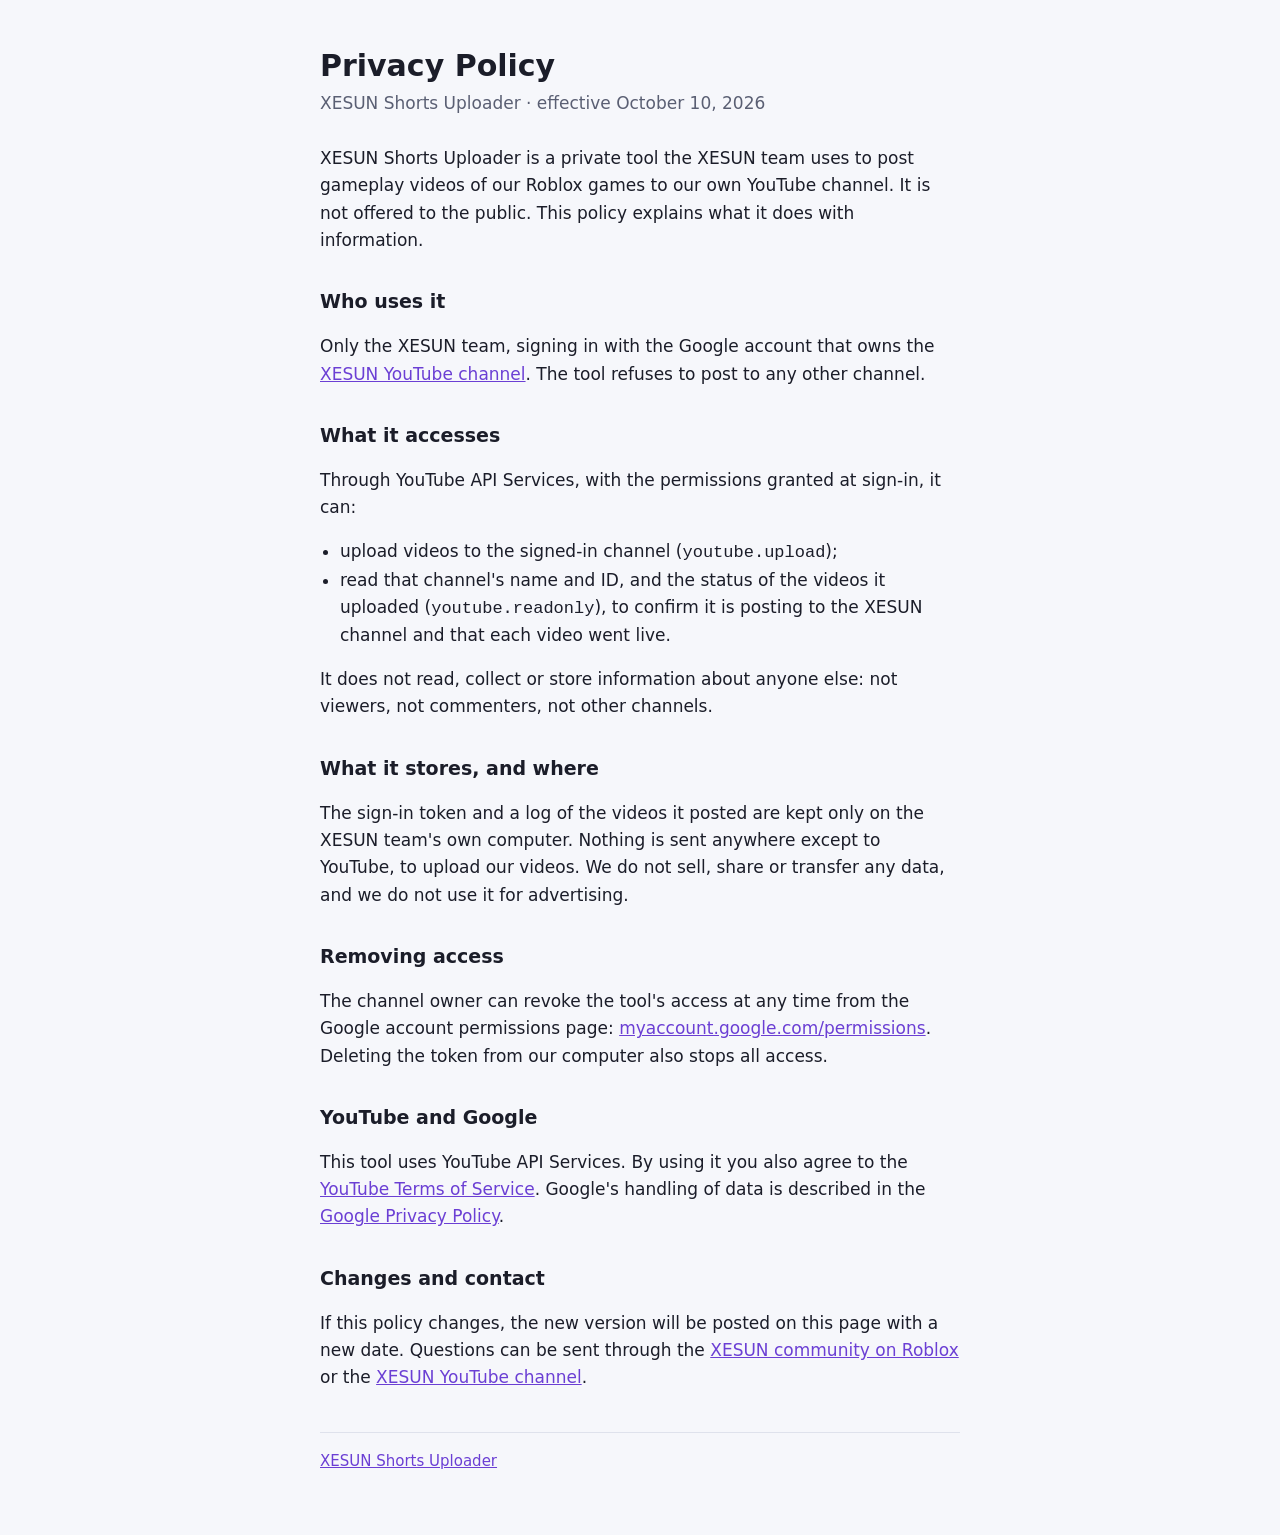
==== privacy.html @ 2bf22a88 "XESUN Shorts Uploader: homepage and privacy policy Co-Authored-By: Claude Opus 5.5 (1M context) <nor" ====
<!doctype html>
<html lang="en">
<head>
<meta charset="utf-8">
<meta name="viewport" content="width=device-width, initial-scale=1">
<title>Privacy Policy · XESUN Shorts Uploader</title>
<link rel="stylesheet" href="style.css">
</head>
<body>
<main>
  <h1>Privacy Policy</h1>
  <p class="sub">XESUN Shorts Uploader · effective October 10, 2026</p>

  <p>XESUN Shorts Uploader is a private tool the XESUN team uses to post gameplay videos of our Roblox games to our own YouTube channel. It is not offered to the public. This policy explains what it does with information.</p>

  <h2>Who uses it</h2>
  <p>Only the XESUN team, signing in with the Google account that owns the <a href="https://www.youtube.com/channel/UCqlR9OV0KayDRge-Gxxb5kQ">XESUN YouTube channel</a>. The tool refuses to post to any other channel.</p>

  <h2>What it accesses</h2>
  <p>Through YouTube API Services, with the permissions granted at sign-in, it can:</p>
  <ul>
    <li>upload videos to the signed-in channel (<code>youtube.upload</code>);</li>
    <li>read that channel's name and ID, and the status of the videos it uploaded (<code>youtube.readonly</code>), to confirm it is posting to the XESUN channel and that each video went live.</li>
  </ul>
  <p>It does not read, collect or store information about anyone else: not viewers, not commenters, not other channels.</p>

  <h2>What it stores, and where</h2>
  <p>The sign-in token and a log of the videos it posted are kept only on the XESUN team's own computer. Nothing is sent anywhere except to YouTube, to upload our videos. We do not sell, share or transfer any data, and we do not use it for advertising.</p>

  <h2>Removing access</h2>
  <p>The channel owner can revoke the tool's access at any time from the Google account permissions page: <a href="https://myaccount.google.com/permissions">myaccount.google.com/permissions</a>. Deleting the token from our computer also stops all access.</p>

  <h2>YouTube and Google</h2>
  <p>This tool uses YouTube API Services. By using it you also agree to the <a href="https://www.youtube.com/t/terms">YouTube Terms of Service</a>. Google's handling of data is described in the <a href="https://policies.google.com/privacy">Google Privacy Policy</a>.</p>

  <h2>Changes and contact</h2>
  <p>If this policy changes, the new version will be posted on this page with a new date. Questions can be sent through the <a href="https://www.roblox.com/communities/559332397">XESUN community on Roblox</a> or the <a href="https://www.youtube.com/channel/UCqlR9OV0KayDRge-Gxxb5kQ">XESUN YouTube channel</a>.</p>

  <footer><a href="index.html">XESUN Shorts Uploader</a></footer>
</main>
</body>
</html>
---- style.css ----
:root { --bg: #f6f7fb; --ink: #1b1d29; --muted: #5a5f73; --accent: #6b3fd4; --line: #dfe2ec; color-scheme: light; }
@media (prefers-color-scheme: dark) { :root { --bg: #14161f; --ink: #eceef6; --muted: #a3a8bb; --accent: #b89bff; --line: #2a2e3d; color-scheme: dark; } }
* { box-sizing: border-box; }
body { margin: 0; background: var(--bg); color: var(--ink); font: 17px/1.6 system-ui, -apple-system, "Segoe UI", sans-serif; }
main { max-width: 680px; margin: 0 auto; padding: 48px 20px 64px; }
h1 { font-size: 30px; line-height: 1.2; margin: 0 0 6px; }
h2 { font-size: 19px; margin: 32px 0 6px; }
p, li { color: var(--ink); }
.sub { color: var(--muted); margin: 0 0 28px; }
a { color: var(--accent); }
ul { padding-left: 20px; }
footer { margin-top: 40px; padding-top: 16px; border-top: 1px solid var(--line); color: var(--muted); font-size: 15px; }
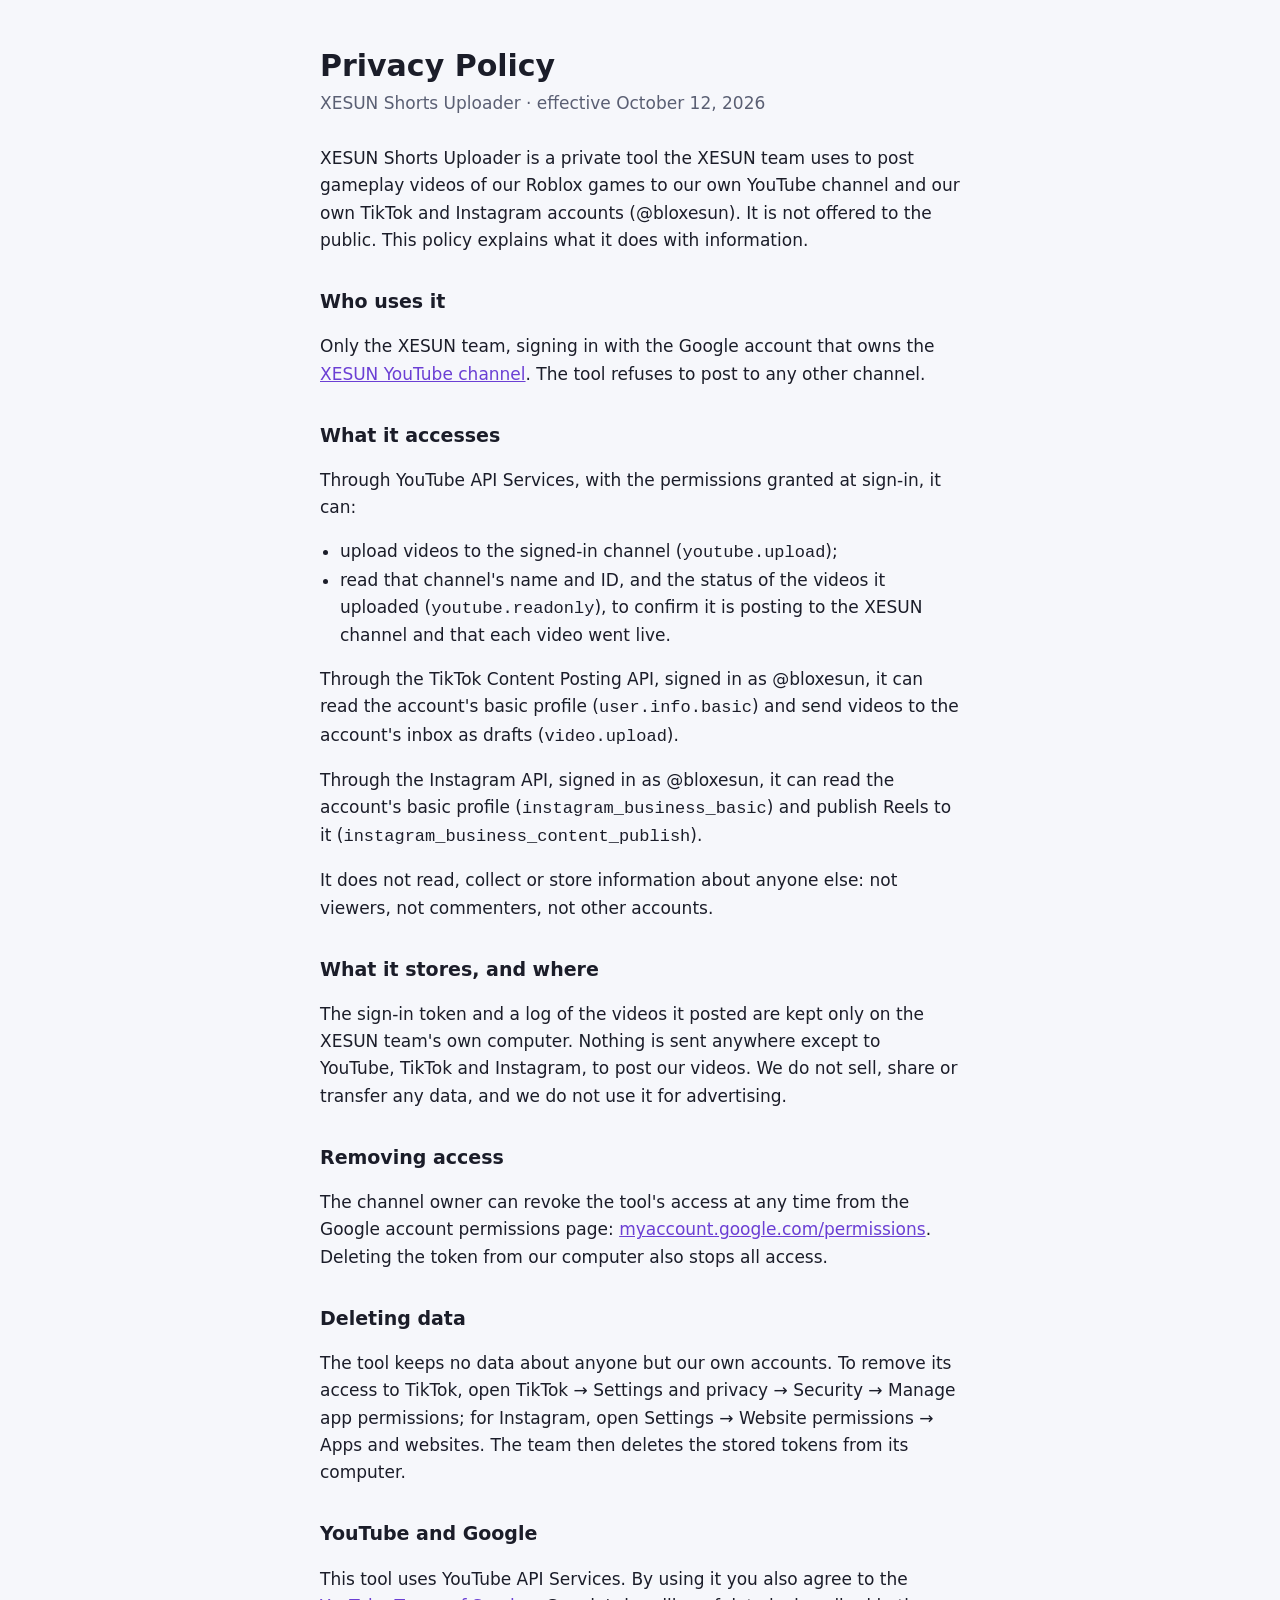
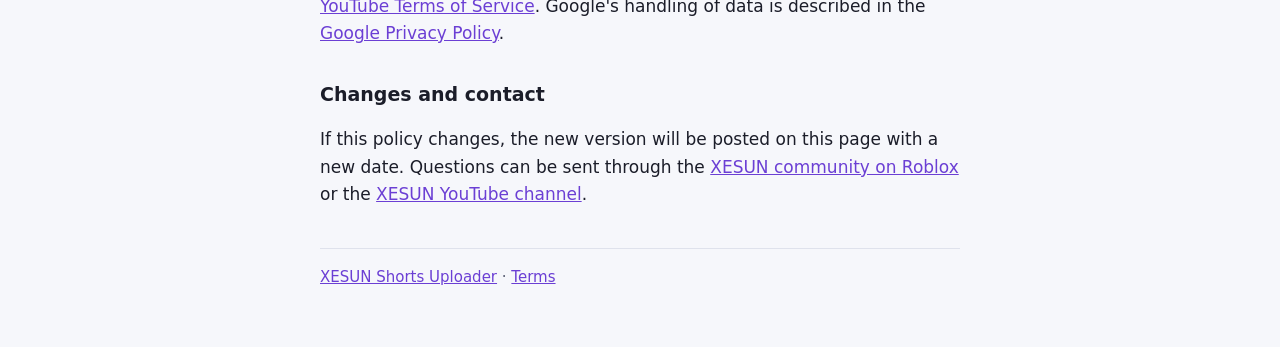
==== commit 7a500668: "TikTok callback page, terms of service, privacy policy covers TikTok and Instagram" ====
--- a/privacy.html
+++ b/privacy.html
@@ -9,9 +9,9 @@
 <body>
 <main>
   <h1>Privacy Policy</h1>
-  <p class="sub">XESUN Shorts Uploader · effective October 10, 2026</p>
+  <p class="sub">XESUN Shorts Uploader · effective October 12, 2026</p>
 
-  <p>XESUN Shorts Uploader is a private tool the XESUN team uses to post gameplay videos of our Roblox games to our own YouTube channel. It is not offered to the public. This policy explains what it does with information.</p>
+  <p>XESUN Shorts Uploader is a private tool the XESUN team uses to post gameplay videos of our Roblox games to our own YouTube channel and our own TikTok and Instagram accounts (@bloxesun). It is not offered to the public. This policy explains what it does with information.</p>
 
   <h2>Who uses it</h2>
   <p>Only the XESUN team, signing in with the Google account that owns the <a href="https://www.youtube.com/channel/UCqlR9OV0KayDRge-Gxxb5kQ">XESUN YouTube channel</a>. The tool refuses to post to any other channel.</p>
@@ -22,13 +22,18 @@
     <li>upload videos to the signed-in channel (<code>youtube.upload</code>);</li>
     <li>read that channel's name and ID, and the status of the videos it uploaded (<code>youtube.readonly</code>), to confirm it is posting to the XESUN channel and that each video went live.</li>
   </ul>
-  <p>It does not read, collect or store information about anyone else: not viewers, not commenters, not other channels.</p>
+  <p>Through the TikTok Content Posting API, signed in as @bloxesun, it can read the account's basic profile (<code>user.info.basic</code>) and send videos to the account's inbox as drafts (<code>video.upload</code>).</p>
+  <p>Through the Instagram API, signed in as @bloxesun, it can read the account's basic profile (<code>instagram_business_basic</code>) and publish Reels to it (<code>instagram_business_content_publish</code>).</p>
+  <p>It does not read, collect or store information about anyone else: not viewers, not commenters, not other accounts.</p>
 
   <h2>What it stores, and where</h2>
-  <p>The sign-in token and a log of the videos it posted are kept only on the XESUN team's own computer. Nothing is sent anywhere except to YouTube, to upload our videos. We do not sell, share or transfer any data, and we do not use it for advertising.</p>
+  <p>The sign-in token and a log of the videos it posted are kept only on the XESUN team's own computer. Nothing is sent anywhere except to YouTube, TikTok and Instagram, to post our videos. We do not sell, share or transfer any data, and we do not use it for advertising.</p>
 
   <h2>Removing access</h2>
   <p>The channel owner can revoke the tool's access at any time from the Google account permissions page: <a href="https://myaccount.google.com/permissions">myaccount.google.com/permissions</a>. Deleting the token from our computer also stops all access.</p>
+
+  <h2>Deleting data</h2>
+  <p>The tool keeps no data about anyone but our own accounts. To remove its access to TikTok, open TikTok → Settings and privacy → Security → Manage app permissions; for Instagram, open Settings → Website permissions → Apps and websites. The team then deletes the stored tokens from its computer.</p>
 
   <h2>YouTube and Google</h2>
   <p>This tool uses YouTube API Services. By using it you also agree to the <a href="https://www.youtube.com/t/terms">YouTube Terms of Service</a>. Google's handling of data is described in the <a href="https://policies.google.com/privacy">Google Privacy Policy</a>.</p>
@@ -36,7 +41,7 @@
   <h2>Changes and contact</h2>
   <p>If this policy changes, the new version will be posted on this page with a new date. Questions can be sent through the <a href="https://www.roblox.com/communities/559332397">XESUN community on Roblox</a> or the <a href="https://www.youtube.com/channel/UCqlR9OV0KayDRge-Gxxb5kQ">XESUN YouTube channel</a>.</p>
 
-  <footer><a href="index.html">XESUN Shorts Uploader</a></footer>
+  <footer><a href="index.html">XESUN Shorts Uploader</a> · <a href="terms.html">Terms</a></footer>
 </main>
 </body>
 </html>
